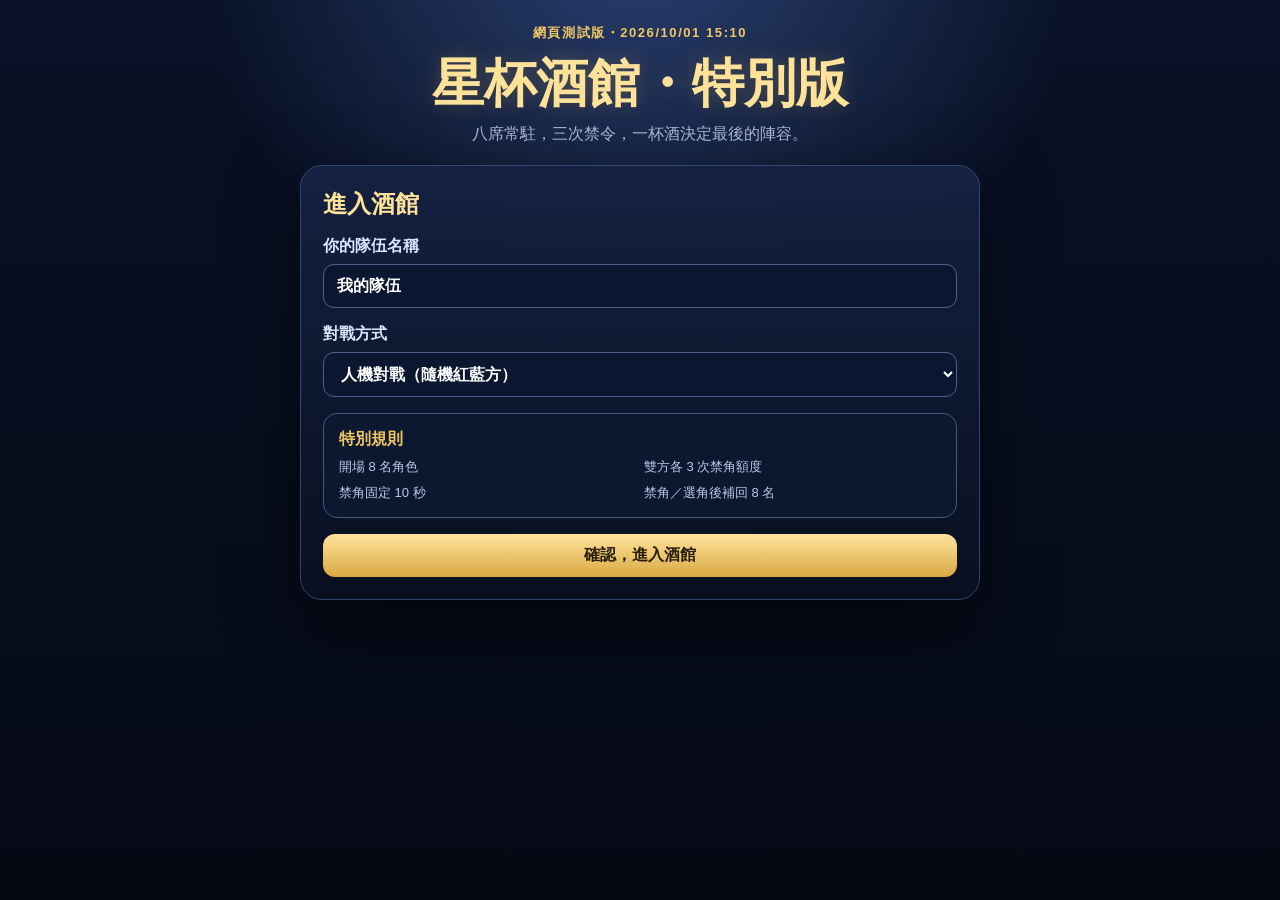
==== index.html @ 26df437f "🤖 自动解压完成" ====
<!doctype html>
<html lang="zh-Hant">
<head>
  <meta charset="utf-8">
  <meta name="viewport" content="width=device-width,initial-scale=1,viewport-fit=cover">
  <title>星杯酒館・特別版</title>
  <link rel="stylesheet" href="style.css">
</head>
<body>
  <main class="app">
    <header>
      <div class="version">網頁測試版・2026/10/01 15:10</div>
      <h1>星杯酒館・特別版</h1>
      <p>八席常駐，三次禁令，一杯酒決定最後的陣容。</p>
    </header>

    <section id="home" class="panel setup">
      <h2>進入酒館</h2>
      <label>你的隊伍名稱
        <input id="teamName" maxlength="30" value="我的隊伍" placeholder="30 字內">
      </label>
      <label>對戰方式
        <select id="battleType">
          <option value="ai">人機對戰（隨機紅藍方）</option>
          <option value="local">雙人同機</option>
        </select>
      </label>
      <div class="rules">
        <b>特別規則</b>
        <span>開場 8 名角色</span><span>雙方各 3 次禁角額度</span><span>禁角固定 10 秒</span><span>禁角／選角後補回 8 名</span>
      </div>
      <button id="start" class="primary">確認，進入酒館</button>
    </section>

    <section id="game" class="panel hidden">
      <div class="topline">
        <div><b id="matchTitle"></b><small id="sideHint"></small></div>
        <button id="quit" class="ghost">回到首頁</button>
      </div>

      <div class="quota-row">
        <div class="quota red"><b id="redName"></b><span>剩餘禁角 <strong id="redQuota">3</strong> 次</span></div>
        <div class="quota blue"><b id="blueName"></b><span>剩餘禁角 <strong id="blueQuota">3</strong> 次</span></div>
      </div>

      <div id="turnBox" class="turn-box">
        <div id="turnText" class="turn-text"></div>
        <div id="timer" class="timer"></div>
      </div>

      <div class="actions">
        <button id="confirm" class="primary" disabled>確定</button>
        <button id="skip" class="ghost">跳過，不禁角色</button>
      </div>

      <h2 class="section-title">酒館可選角色 <span id="poolCount">8 / 8</span></h2>
      <div id="pool" class="pool"></div>

      <h2 class="section-title">選角順序</h2>
      <div id="pickOrder" class="pick-order" aria-label="選角順序"></div>
      <div id="seats" class="seats"></div>

      <details class="history"><summary>查看禁選紀錄</summary><ol id="history"></ol></details>
    </section>

    <section id="placement" class="panel hidden placement">
      <div class="topline"><div><b>秘密安排座位</b><small>雙方完成後才會同時公開</small></div><button id="placementHome" class="ghost">回到首頁</button></div>
      <div id="handoff" class="handoff">
        <h2 id="handoffTitle"></h2>
        <p>請確認只有該方玩家能看到畫面。</p>
        <button id="readyPlace" class="primary">我準備好了</button>
      </div>
      <div id="placementBoard" class="hidden">
        <h2 id="placementTitle" class="section-title"></h2>
        <p class="placement-help">先點選一名角色，再點圓桌上己方的座位；點已放置的角色可取回重排。</p>
        <div id="placementTray" class="placement-tray"></div>
        <div id="placementTable"></div>
        <div class="actions"><button id="confirmPlacement" class="primary" disabled>確認座位配置</button></div>
      </div>
    </section>

    <section id="result" class="panel hidden result">
      <div class="result-kicker">酒館選角完成</div>
      <h2>雙方陣容同時公開</h2>
      <div id="resultTable"></div>
      <div class="result-lower">
        <section class="result-side red"><h3>紅方選角</h3><div id="redResultList"></div></section>
        <section class="matrix-wrap"><h3>選角矩陣</h3><div id="draftMatrix" class="draft-matrix"></div></section>
        <section class="result-side blue"><h3>藍方選角</h3><div id="blueResultList"></div></section>
      </div>
      <div class="matrix-legend"><span class="red-ban">紅方禁角</span><span class="blue-ban">藍方禁角</span><span class="red-pick">紅方選角</span><span class="blue-pick">藍方選角</span></div>
      <div class="result-actions"><button id="saveImage" class="primary">儲存圖片</button><button id="again" class="ghost">再來一場</button><button id="resultHome" class="ghost">回到首頁</button></div>
    </section>
  </main>
  <div id="imageModal" class="image-modal hidden"><div class="image-dialog"><button id="closeImage" class="image-close">×</button><h2>長按圖片即可儲存</h2><img id="resultImage" alt="本場酒館選角結果"><a id="downloadImage" class="primary download-link" download="星杯酒館選角結果.png">下載圖片</a></div></div>
  <script src="app.js"></script>
</body>
</html>
---- style.css ----
:root{--bg:#071021;--panel:#111d38;--line:#354a75;--gold:#f0c764;--red:#ff8296;--blue:#77b9ff;--text:#f6f8ff;--muted:#a9b4d2}
*{box-sizing:border-box}body{margin:0;min-height:100vh;color:var(--text);font-family:-apple-system,BlinkMacSystemFont,"Segoe UI","Noto Sans TC","PingFang TC",sans-serif;background:radial-gradient(circle at 50% -10%,#2c4274 0,transparent 38%),linear-gradient(180deg,#081126,#050914)}
button,input,select{font:inherit}.app{width:min(1080px,100%);margin:auto;padding:24px 16px 60px}header{text-align:center;margin-bottom:20px}.version{color:var(--gold);font-size:13px;font-weight:900;letter-spacing:.12em}h1{margin:7px 0 5px;font-size:clamp(30px,6vw,52px);color:#ffe29a;text-shadow:0 0 20px #d4a83f44}header p{margin:0;color:var(--muted)}
.panel{border:1px solid #31466f;border-radius:22px;padding:22px;background:linear-gradient(180deg,rgba(20,33,65,.97),rgba(8,15,31,.98));box-shadow:0 22px 70px #0008}.hidden{display:none!important}.setup{max-width:680px;margin:auto;display:grid;gap:16px}.setup h2{margin:0;color:#ffe29a}.setup label{display:grid;gap:7px;color:#dce5ff;font-weight:800}.setup input,.setup select{width:100%;padding:12px 13px;border:1px solid #4d638f;border-radius:11px;background:#0b1730;color:#fff}.rules{display:grid;grid-template-columns:repeat(2,1fr);gap:8px;padding:15px;border:1px solid #435980;border-radius:14px;background:#0c1730}.rules b{grid-column:1/-1;color:var(--gold)}.rules span{color:#bcc8e6;font-size:13px}.primary,.ghost{border-radius:12px;padding:11px 20px;font-weight:950;cursor:pointer}.primary{border:0;background:linear-gradient(180deg,#ffe39c,#d9a943);color:#281d07}.primary:disabled{filter:grayscale(1);opacity:.45;cursor:not-allowed}.ghost{border:1px solid #536a98;background:#1b2b50;color:#edf3ff}
.topline{display:flex;justify-content:space-between;align-items:center;gap:10px}.topline b{font-size:clamp(18px,4vw,28px);color:#ffe29a}.topline small{display:block;margin-top:4px;color:var(--muted)}.quota-row{display:grid;grid-template-columns:1fr 1fr;gap:12px;margin:18px 0}.quota{padding:13px 16px;border:2px solid;border-radius:15px;display:flex;justify-content:space-between;gap:12px;align-items:center}.quota.red{border-color:#a9475a;background:#3a1722}.quota.blue{border-color:#4278b7;background:#132c51}.quota.red b,.red-text{color:var(--red)}.quota.blue b,.blue-text{color:var(--blue)}.quota span{font-size:13px}.quota strong{font-size:22px;color:#ffe39a}
.turn-box{min-height:92px;border:1px solid #50658d;border-radius:17px;display:flex;align-items:center;justify-content:center;gap:20px;padding:16px;text-align:center;background:#0b162d}.turn-text{font-size:clamp(19px,4vw,29px);font-weight:1000}.timer{min-width:72px;color:#ffe08a;font-size:28px;font-weight:1000}.timer.danger{color:#ff788f;animation:pulse .6s infinite alternate}@keyframes pulse{to{transform:scale(1.08)}}.actions{display:flex;justify-content:center;gap:10px;margin:14px 0 20px}.section-title{text-align:center;color:#f1c865;font-size:20px;margin:24px 0 13px}.section-title span{font-size:13px;color:var(--muted)}
.pool{display:grid;grid-template-columns:repeat(8,minmax(0,1fr));gap:10px}.card{border:2px solid transparent;background:transparent;color:#fff;border-radius:14px;padding:7px 3px;cursor:pointer;min-width:0}.card:hover{background:#ffffff0a}.card.selected{border-color:#66ddff;background:#123650;box-shadow:0 0 18px #4ce2ff66}.card.locked{pointer-events:none}.avatar{width:100%;aspect-ratio:1;border-radius:50%;object-fit:cover;border:3px solid #5b6f9d;background:#283b65}.card.selected .avatar{border-color:#86efff}.name{text-align:center;font-size:12px;font-weight:900;margin-top:6px;white-space:nowrap;overflow:hidden;text-overflow:ellipsis}
.pick-order{display:flex;justify-content:center;align-items:center;gap:8px;margin-bottom:15px;white-space:nowrap}.pick-order span{min-width:48px;padding:7px 9px;border:1px solid currentColor;border-radius:999px;text-align:center;font-size:13px;font-weight:950;transition:.2s ease}.pick-order span.red{color:var(--red);background:#3a1722}.pick-order span.blue{color:var(--blue);background:#132c51}.pick-order span.done{opacity:.52}.pick-order span.active{color:#251a04;background:#ffe08a;border-color:#fff0ba;opacity:1;transform:scale(1.1);box-shadow:0 0 0 3px #ffe08a2e,0 0 18px #ffd76e99}.pick-order i{color:#e8bf60;font-style:normal}.seats{display:grid;grid-template-columns:1fr 1fr;gap:14px}.picked-team{min-width:0;border:1px solid;border-radius:17px;padding:12px}.picked-team.red{border-color:#8f4152;background:#35172266}.picked-team.blue{border-color:#366da8;background:#122b5066}.picked-team h3{margin:0 0 10px;text-align:center;font-size:17px}.picked-team.red h3{color:var(--red)}.picked-team.blue h3{color:var(--blue)}.team-seats{display:grid;grid-template-columns:repeat(3,minmax(0,1fr));gap:9px}.seat{min-width:0;text-align:center;padding:10px 4px;border:1px solid #41577f;border-radius:15px;background:#0d1830}.seat.red{border-color:#8f4152}.seat.blue{border-color:#366da8}.seat .avatar{width:min(92px,100%);margin:auto}.seat.empty{min-height:126px;display:grid;place-items:center;color:#7786a9}.seat-label{font-size:11px;font-weight:900;margin-bottom:6px}.seat.red .seat-label{color:var(--red)}.seat.blue .seat-label{color:var(--blue)}.history{margin-top:20px;border:1px solid #32476e;border-radius:13px;padding:11px 14px;color:#c0cbe6}.history summary{cursor:pointer;color:#ffe09a;font-weight:900}.history ol{margin-bottom:0;padding-left:24px;line-height:1.7;font-size:13px}
.result{text-align:center}.result-kicker{color:#f0c764;font-weight:1000;letter-spacing:.15em}.result h2{font-size:32px;margin:8px 0 20px}.result-teams{display:grid;grid-template-columns:1fr 1fr;gap:16px}.result-team{border:2px solid;border-radius:18px;padding:17px}.result-team.red{border-color:#a44759;background:#371621}.result-team.blue{border-color:#4179b8;background:#122c51}.result-lineup{display:grid;grid-template-columns:repeat(3,1fr);gap:10px}.result-lineup .avatar{width:min(120px,100%);margin:auto}.result-score{margin-top:15px;font-size:52px;font-weight:1000;color:#ffe08a}.result-score small{display:block;font-size:15px;color:#c3cee9}.verdict{grid-column:1/-1;color:#ffe19a;font-size:28px;font-weight:1000;padding:8px}.result-actions{display:flex;justify-content:center;gap:10px;margin-top:22px}
@media(max-width:760px){.app{padding:15px 9px 42px}.panel{padding:14px;border-radius:17px}.pool{grid-template-columns:repeat(4,minmax(0,1fr));gap:6px}.name{font-size:11px}.quota{display:block;text-align:center}.quota span{display:block;margin-top:4px}.result-teams{grid-template-columns:1fr}.pick-order{justify-content:flex-start;gap:4px;overflow-x:auto;padding:5px 3px 10px}.pick-order span{min-width:39px;padding:6px 5px;font-size:11px}.pick-order i{font-size:10px}.seats{gap:7px}.picked-team{padding:7px}.picked-team h3{font-size:14px;margin-bottom:7px}.team-seats{gap:4px}.seat{padding:6px 2px;border-radius:11px}.seat.empty{min-height:92px;font-size:10px}.seat-label{font-size:10px}.topline .ghost{padding:8px 10px}.turn-box{min-height:80px}.actions{position:sticky;top:0;z-index:5;padding:8px;background:#0a1429dd;backdrop-filter:blur(8px)}}

/* 秘密排座與結算圓桌 */
.handoff{min-height:520px;display:grid;place-content:center;text-align:center}.handoff h2{color:#ffe09a;font-size:clamp(24px,5vw,40px);margin:0 0 8px}.handoff p{color:var(--muted);margin:0 0 24px}.placement-help{text-align:center;color:#b7c3df}.placement-tray{width:min(420px,100%);margin:15px auto;display:grid;grid-template-columns:repeat(3,1fr);gap:12px}.placement-tray .card.placed{opacity:.3;filter:grayscale(1)}
.round-table{position:relative;width:min(920px,100%);aspect-ratio:2/1;margin:24px auto 34px;overflow:visible}.table-ring{position:absolute;inset:13% 8%;border:18px solid #514f48;border-radius:50%;box-shadow:inset 0 0 0 2px #786f5b55,0 0 40px #0008}.table-center{position:absolute;left:34%;right:34%;top:33%;bottom:33%;display:grid;place-content:center;border:3px solid #596b99;border-radius:50%;background:#0a1328;text-align:center;z-index:2}.table-center b{color:#ffe09a;font-size:clamp(18px,3vw,30px)}.table-center span{color:#aebbd9;margin-top:5px}.table-seat{position:absolute;width:15%;aspect-ratio:1;border:8px solid;border-radius:50%;padding:5px;background:#182641;color:#fff;z-index:3;display:grid;place-content:center;text-align:center;cursor:default;box-shadow:0 0 0 8px #263552aa}.table-seat[data-own="true"]{cursor:pointer}.table-seat.red{border-color:#ff91a2;background:#5b1d2a}.table-seat.blue{border-color:#7184ac;background:#1e3154}.table-seat[data-own="true"]:hover{filter:brightness(1.2)}.table-seat img{position:absolute;inset:0;width:100%;height:100%;object-fit:cover;border-radius:50%}.table-seat span{position:absolute;left:2%;right:2%;bottom:-27px;padding:3px;border-radius:6px;background:#050914e8;font-size:12px;font-weight:900;white-space:nowrap;overflow:hidden;text-overflow:ellipsis}.table-seat strong{font-size:clamp(13px,2vw,21px)}.table-seat small{display:block;color:#bac5df;font-size:10px}.pos-0{left:18%;bottom:0}.pos-1{right:18%;bottom:0}.pos-2{right:0;top:42.5%}.pos-3{right:18%;top:0}.pos-4{left:18%;top:0}.pos-5{left:0;top:42.5%}.direction-arrow{position:absolute;left:48%;bottom:6%;font-size:clamp(28px,5vw,55px);color:#d9ad4f;z-index:4}
.result-lower{display:grid;grid-template-columns:170px minmax(0,1fr) 170px;gap:14px;align-items:start;margin-top:25px}.result-lower h3{margin:0 0 12px;color:#f0c764}.result-side{border:1px solid;border-radius:15px;padding:10px}.result-side.red{border-color:#8f4152;background:#35172266}.result-side.blue{border-color:#366da8;background:#122b5066}.result-side.red h3{color:var(--red)}.result-side.blue h3{color:var(--blue)}.result-pick{display:grid;grid-template-columns:22px 54px 1fr;align-items:center;gap:7px;margin:10px 0;text-align:left}.result-pick img{width:54px;aspect-ratio:1;border-radius:50%;object-fit:cover;border:3px solid #7081aa}.result-side.red .result-pick img{border-color:#f0c764}.result-side.blue .result-pick img{border-color:#6bb2ff}.result-pick span{font-size:12px;font-weight:900}.draft-matrix{display:grid;grid-template-columns:repeat(6,minmax(0,1fr));gap:7px}.matrix-card{position:relative;min-width:0;padding:6px 3px 5px;border:2px solid #66779c;border-radius:10px;background:#263652}.matrix-card img{width:80%;aspect-ratio:1;border-radius:50%;object-fit:cover}.matrix-card span,.matrix-card small{display:block;font-size:9px;font-weight:900;white-space:nowrap;overflow:hidden;text-overflow:ellipsis}.matrix-card small{margin-top:2px}.matrix-card em{position:absolute;left:3px;top:2px;font-size:8px;font-style:normal;color:#dbe4f8}.matrix-card.red-ban{border-color:#f0647b;background:#541b27}.matrix-card.blue-ban{border-color:#67aeff;background:#15335d}.matrix-card.red-pick{border-color:#f1c65f;background:#541b27;box-shadow:0 0 10px #f1c65f55}.matrix-card.blue-pick{border-color:#67aeff;background:#15335d;box-shadow:0 0 10px #67aeff55}.matrix-legend{display:flex;justify-content:center;flex-wrap:wrap;gap:7px;margin-top:16px}.matrix-legend span{padding:5px 9px;border:2px solid;border-radius:7px;font-size:11px;font-weight:900}.matrix-legend .red-ban{border-color:#f0647b;background:#541b27}.matrix-legend .blue-ban,.matrix-legend .blue-pick{border-color:#67aeff;background:#15335d}.matrix-legend .red-pick{border-color:#f1c65f;background:#541b27}
.image-modal{position:fixed;inset:0;z-index:50;display:grid;place-items:center;padding:14px;background:#02050dd9}.image-dialog{position:relative;width:min(900px,100%);max-height:94vh;overflow:auto;padding:16px;border:1px solid #536b9e;border-radius:17px;background:#0a1429;text-align:center}.image-dialog h2{color:#ffe09a}.image-dialog img{display:block;width:100%;height:auto;border-radius:10px}.image-close{position:absolute;right:10px;top:8px;border:0;background:transparent;color:#fff;font-size:32px;cursor:pointer}.download-link{display:inline-block;margin:15px auto 2px;text-decoration:none}.result-actions{flex-wrap:wrap}
@media(max-width:760px){.handoff{min-height:420px}.round-table{width:100%;margin:20px auto 28px}.table-ring{border-width:10px}.table-seat{width:18%;border-width:5px;box-shadow:0 0 0 4px #263552aa}.pos-0{left:14%;bottom:0}.pos-1{right:14%;bottom:0}.pos-3{right:14%;top:0}.pos-4{left:14%;top:0}.table-center{left:30%;right:30%;top:31%;bottom:31%}.table-center span{font-size:10px}.table-seat span{bottom:-21px;font-size:9px}.direction-arrow{bottom:4%}.result-lower{grid-template-columns:78px minmax(0,1fr) 78px;gap:5px}.result-side{padding:4px}.result-lower h3{font-size:12px}.result-pick{display:block;text-align:center;margin:9px 0}.result-pick b{display:none}.result-pick img{width:52px}.result-pick span{display:block;font-size:9px;overflow:hidden;text-overflow:ellipsis}.draft-matrix{grid-template-columns:repeat(4,minmax(0,1fr));gap:3px}.matrix-card{padding:4px 1px}.matrix-card img{width:92%}.matrix-card span,.matrix-card small{font-size:7px}.placement-tray{gap:6px}}
.result-side.blue .result-pick img{border-color:#f0c764}
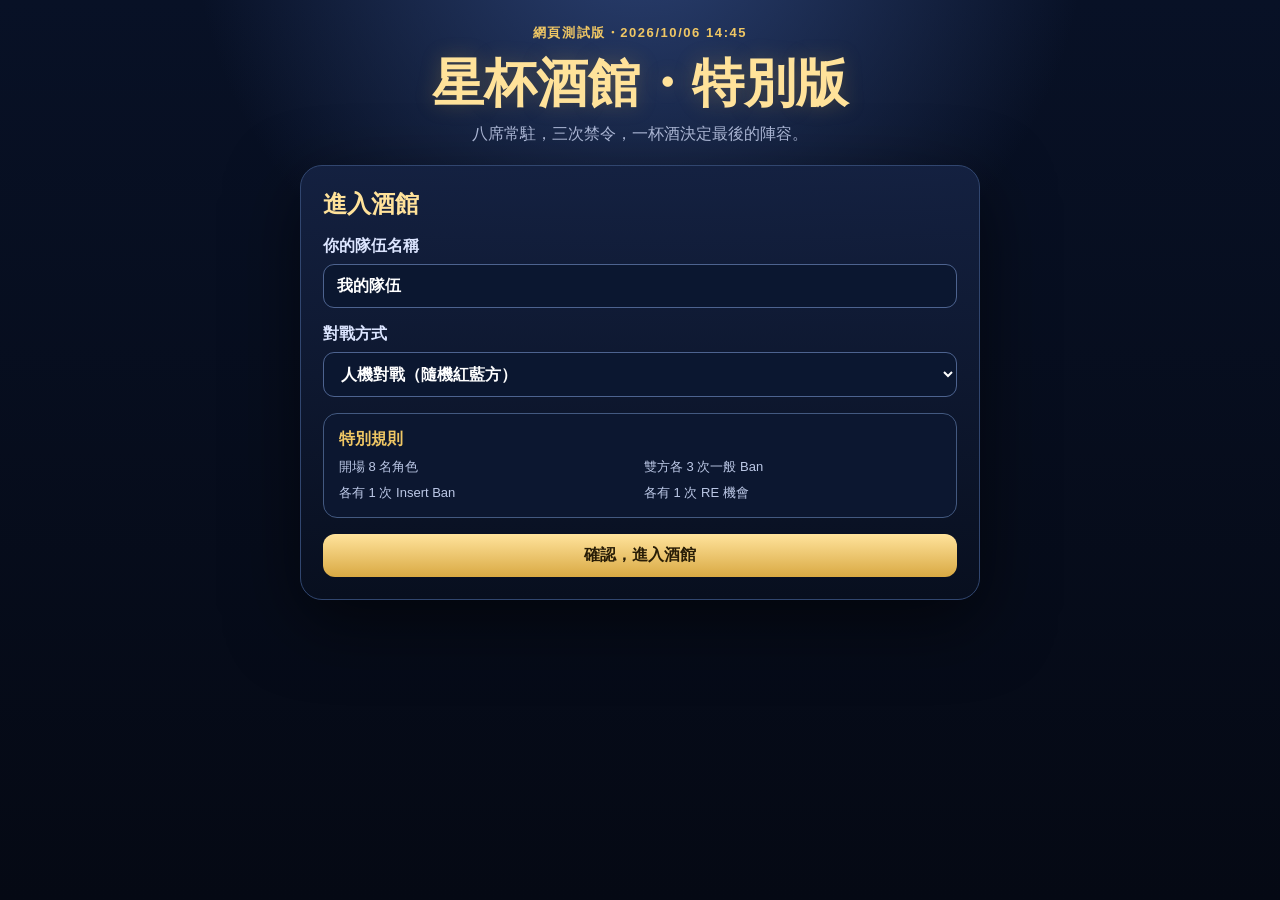
==== commit 19e45f19: "更新酒館模式：RE、Insert Ban 與三輪新流程" ====
--- a/index.html
+++ b/index.html
@@ -9,7 +9,7 @@
 <body>
   <main class="app">
     <header>
-      <div class="version">網頁測試版・2026/10/01 15:10</div>
+      <div class="version">網頁測試版・2026/10/06 14:45</div>
       <h1>星杯酒館・特別版</h1>
       <p>八席常駐，三次禁令，一杯酒決定最後的陣容。</p>
     </header>
@@ -27,7 +27,7 @@
       </label>
       <div class="rules">
         <b>特別規則</b>
-        <span>開場 8 名角色</span><span>雙方各 3 次禁角額度</span><span>禁角固定 10 秒</span><span>禁角／選角後補回 8 名</span>
+        <span>開場 8 名角色</span><span>雙方各 3 次一般 Ban</span><span>各有 1 次 Insert Ban</span><span>各有 1 次 RE 機會</span>
       </div>
       <button id="start" class="primary">確認，進入酒館</button>
     </section>
@@ -39,8 +39,8 @@
       </div>
 
       <div class="quota-row">
-        <div class="quota red"><b id="redName"></b><span>剩餘禁角 <strong id="redQuota">3</strong> 次</span></div>
-        <div class="quota blue"><b id="blueName"></b><span>剩餘禁角 <strong id="blueQuota">3</strong> 次</span></div>
+        <div class="quota red"><b id="redName"></b><span>一般 Ban <strong id="redQuota">3</strong> 次<small id="redSpecial"></small></span></div>
+        <div class="quota blue"><b id="blueName"></b><span>一般 Ban <strong id="blueQuota">3</strong> 次<small id="blueSpecial"></small></span></div>
       </div>
 
       <div id="turnBox" class="turn-box">
--- a/style.css
+++ b/style.css
@@ -2,7 +2,7 @@
 *{box-sizing:border-box}body{margin:0;min-height:100vh;color:var(--text);font-family:-apple-system,BlinkMacSystemFont,"Segoe UI","Noto Sans TC","PingFang TC",sans-serif;background:radial-gradient(circle at 50% -10%,#2c4274 0,transparent 38%),linear-gradient(180deg,#081126,#050914)}
 button,input,select{font:inherit}.app{width:min(1080px,100%);margin:auto;padding:24px 16px 60px}header{text-align:center;margin-bottom:20px}.version{color:var(--gold);font-size:13px;font-weight:900;letter-spacing:.12em}h1{margin:7px 0 5px;font-size:clamp(30px,6vw,52px);color:#ffe29a;text-shadow:0 0 20px #d4a83f44}header p{margin:0;color:var(--muted)}
 .panel{border:1px solid #31466f;border-radius:22px;padding:22px;background:linear-gradient(180deg,rgba(20,33,65,.97),rgba(8,15,31,.98));box-shadow:0 22px 70px #0008}.hidden{display:none!important}.setup{max-width:680px;margin:auto;display:grid;gap:16px}.setup h2{margin:0;color:#ffe29a}.setup label{display:grid;gap:7px;color:#dce5ff;font-weight:800}.setup input,.setup select{width:100%;padding:12px 13px;border:1px solid #4d638f;border-radius:11px;background:#0b1730;color:#fff}.rules{display:grid;grid-template-columns:repeat(2,1fr);gap:8px;padding:15px;border:1px solid #435980;border-radius:14px;background:#0c1730}.rules b{grid-column:1/-1;color:var(--gold)}.rules span{color:#bcc8e6;font-size:13px}.primary,.ghost{border-radius:12px;padding:11px 20px;font-weight:950;cursor:pointer}.primary{border:0;background:linear-gradient(180deg,#ffe39c,#d9a943);color:#281d07}.primary:disabled{filter:grayscale(1);opacity:.45;cursor:not-allowed}.ghost{border:1px solid #536a98;background:#1b2b50;color:#edf3ff}
-.topline{display:flex;justify-content:space-between;align-items:center;gap:10px}.topline b{font-size:clamp(18px,4vw,28px);color:#ffe29a}.topline small{display:block;margin-top:4px;color:var(--muted)}.quota-row{display:grid;grid-template-columns:1fr 1fr;gap:12px;margin:18px 0}.quota{padding:13px 16px;border:2px solid;border-radius:15px;display:flex;justify-content:space-between;gap:12px;align-items:center}.quota.red{border-color:#a9475a;background:#3a1722}.quota.blue{border-color:#4278b7;background:#132c51}.quota.red b,.red-text{color:var(--red)}.quota.blue b,.blue-text{color:var(--blue)}.quota span{font-size:13px}.quota strong{font-size:22px;color:#ffe39a}
+.topline{display:flex;justify-content:space-between;align-items:center;gap:10px}.topline b{font-size:clamp(18px,4vw,28px);color:#ffe29a}.topline small{display:block;margin-top:4px;color:var(--muted)}.quota-row{display:grid;grid-template-columns:1fr 1fr;gap:12px;margin:18px 0}.quota{padding:13px 16px;border:2px solid;border-radius:15px;display:flex;justify-content:space-between;gap:12px;align-items:center}.quota.red{border-color:#a9475a;background:#3a1722}.quota.blue{border-color:#4278b7;background:#132c51}.quota.red b,.red-text{color:var(--red)}.quota.blue b,.blue-text{color:var(--blue)}.quota span{font-size:13px}.quota span small{display:block;margin-top:4px;color:#c5cfea;font-size:11px}.quota strong{font-size:22px;color:#ffe39a}
 .turn-box{min-height:92px;border:1px solid #50658d;border-radius:17px;display:flex;align-items:center;justify-content:center;gap:20px;padding:16px;text-align:center;background:#0b162d}.turn-text{font-size:clamp(19px,4vw,29px);font-weight:1000}.timer{min-width:72px;color:#ffe08a;font-size:28px;font-weight:1000}.timer.danger{color:#ff788f;animation:pulse .6s infinite alternate}@keyframes pulse{to{transform:scale(1.08)}}.actions{display:flex;justify-content:center;gap:10px;margin:14px 0 20px}.section-title{text-align:center;color:#f1c865;font-size:20px;margin:24px 0 13px}.section-title span{font-size:13px;color:var(--muted)}
 .pool{display:grid;grid-template-columns:repeat(8,minmax(0,1fr));gap:10px}.card{border:2px solid transparent;background:transparent;color:#fff;border-radius:14px;padding:7px 3px;cursor:pointer;min-width:0}.card:hover{background:#ffffff0a}.card.selected{border-color:#66ddff;background:#123650;box-shadow:0 0 18px #4ce2ff66}.card.locked{pointer-events:none}.avatar{width:100%;aspect-ratio:1;border-radius:50%;object-fit:cover;border:3px solid #5b6f9d;background:#283b65}.card.selected .avatar{border-color:#86efff}.name{text-align:center;font-size:12px;font-weight:900;margin-top:6px;white-space:nowrap;overflow:hidden;text-overflow:ellipsis}
 .pick-order{display:flex;justify-content:center;align-items:center;gap:8px;margin-bottom:15px;white-space:nowrap}.pick-order span{min-width:48px;padding:7px 9px;border:1px solid currentColor;border-radius:999px;text-align:center;font-size:13px;font-weight:950;transition:.2s ease}.pick-order span.red{color:var(--red);background:#3a1722}.pick-order span.blue{color:var(--blue);background:#132c51}.pick-order span.done{opacity:.52}.pick-order span.active{color:#251a04;background:#ffe08a;border-color:#fff0ba;opacity:1;transform:scale(1.1);box-shadow:0 0 0 3px #ffe08a2e,0 0 18px #ffd76e99}.pick-order i{color:#e8bf60;font-style:normal}.seats{display:grid;grid-template-columns:1fr 1fr;gap:14px}.picked-team{min-width:0;border:1px solid;border-radius:17px;padding:12px}.picked-team.red{border-color:#8f4152;background:#35172266}.picked-team.blue{border-color:#366da8;background:#122b5066}.picked-team h3{margin:0 0 10px;text-align:center;font-size:17px}.picked-team.red h3{color:var(--red)}.picked-team.blue h3{color:var(--blue)}.team-seats{display:grid;grid-template-columns:repeat(3,minmax(0,1fr));gap:9px}.seat{min-width:0;text-align:center;padding:10px 4px;border:1px solid #41577f;border-radius:15px;background:#0d1830}.seat.red{border-color:#8f4152}.seat.blue{border-color:#366da8}.seat .avatar{width:min(92px,100%);margin:auto}.seat.empty{min-height:126px;display:grid;place-items:center;color:#7786a9}.seat-label{font-size:11px;font-weight:900;margin-bottom:6px}.seat.red .seat-label{color:var(--red)}.seat.blue .seat-label{color:var(--blue)}.history{margin-top:20px;border:1px solid #32476e;border-radius:13px;padding:11px 14px;color:#c0cbe6}.history summary{cursor:pointer;color:#ffe09a;font-weight:900}.history ol{margin-bottom:0;padding-left:24px;line-height:1.7;font-size:13px}
@@ -16,3 +16,4 @@
 .image-modal{position:fixed;inset:0;z-index:50;display:grid;place-items:center;padding:14px;background:#02050dd9}.image-dialog{position:relative;width:min(900px,100%);max-height:94vh;overflow:auto;padding:16px;border:1px solid #536b9e;border-radius:17px;background:#0a1429;text-align:center}.image-dialog h2{color:#ffe09a}.image-dialog img{display:block;width:100%;height:auto;border-radius:10px}.image-close{position:absolute;right:10px;top:8px;border:0;background:transparent;color:#fff;font-size:32px;cursor:pointer}.download-link{display:inline-block;margin:15px auto 2px;text-decoration:none}.result-actions{flex-wrap:wrap}
 @media(max-width:760px){.handoff{min-height:420px}.round-table{width:100%;margin:20px auto 28px}.table-ring{border-width:10px}.table-seat{width:18%;border-width:5px;box-shadow:0 0 0 4px #263552aa}.pos-0{left:14%;bottom:0}.pos-1{right:14%;bottom:0}.pos-3{right:14%;top:0}.pos-4{left:14%;top:0}.table-center{left:30%;right:30%;top:31%;bottom:31%}.table-center span{font-size:10px}.table-seat span{bottom:-21px;font-size:9px}.direction-arrow{bottom:4%}.result-lower{grid-template-columns:78px minmax(0,1fr) 78px;gap:5px}.result-side{padding:4px}.result-lower h3{font-size:12px}.result-pick{display:block;text-align:center;margin:9px 0}.result-pick b{display:none}.result-pick img{width:52px}.result-pick span{display:block;font-size:9px;overflow:hidden;text-overflow:ellipsis}.draft-matrix{grid-template-columns:repeat(4,minmax(0,1fr));gap:3px}.matrix-card{padding:4px 1px}.matrix-card img{width:92%}.matrix-card span,.matrix-card small{font-size:7px}.placement-tray{gap:6px}}
 .result-side.blue .result-pick img{border-color:#f0c764}
+.sprite-avatar{display:block;background-image:var(--avatar-sprite);background-size:800% 700%;background-repeat:no-repeat}.table-seat .table-avatar{position:absolute;inset:0;width:100%;height:100%;border-radius:50%}.result-pick .avatar{width:54px}.result-side.red .result-pick .avatar,.result-side.blue .result-pick .avatar{border-color:#f0c764}.matrix-card .avatar{width:80%;margin:auto}.matrix-card.red-ban .avatar{border-color:#f0647b}.matrix-card.blue-ban .avatar,.matrix-card.blue-pick .avatar{border-color:#67aeff}.matrix-card.red-pick .avatar{border-color:#f1c65f}@media(max-width:760px){.result-pick .avatar{width:52px}.matrix-card .avatar{width:92%}}
